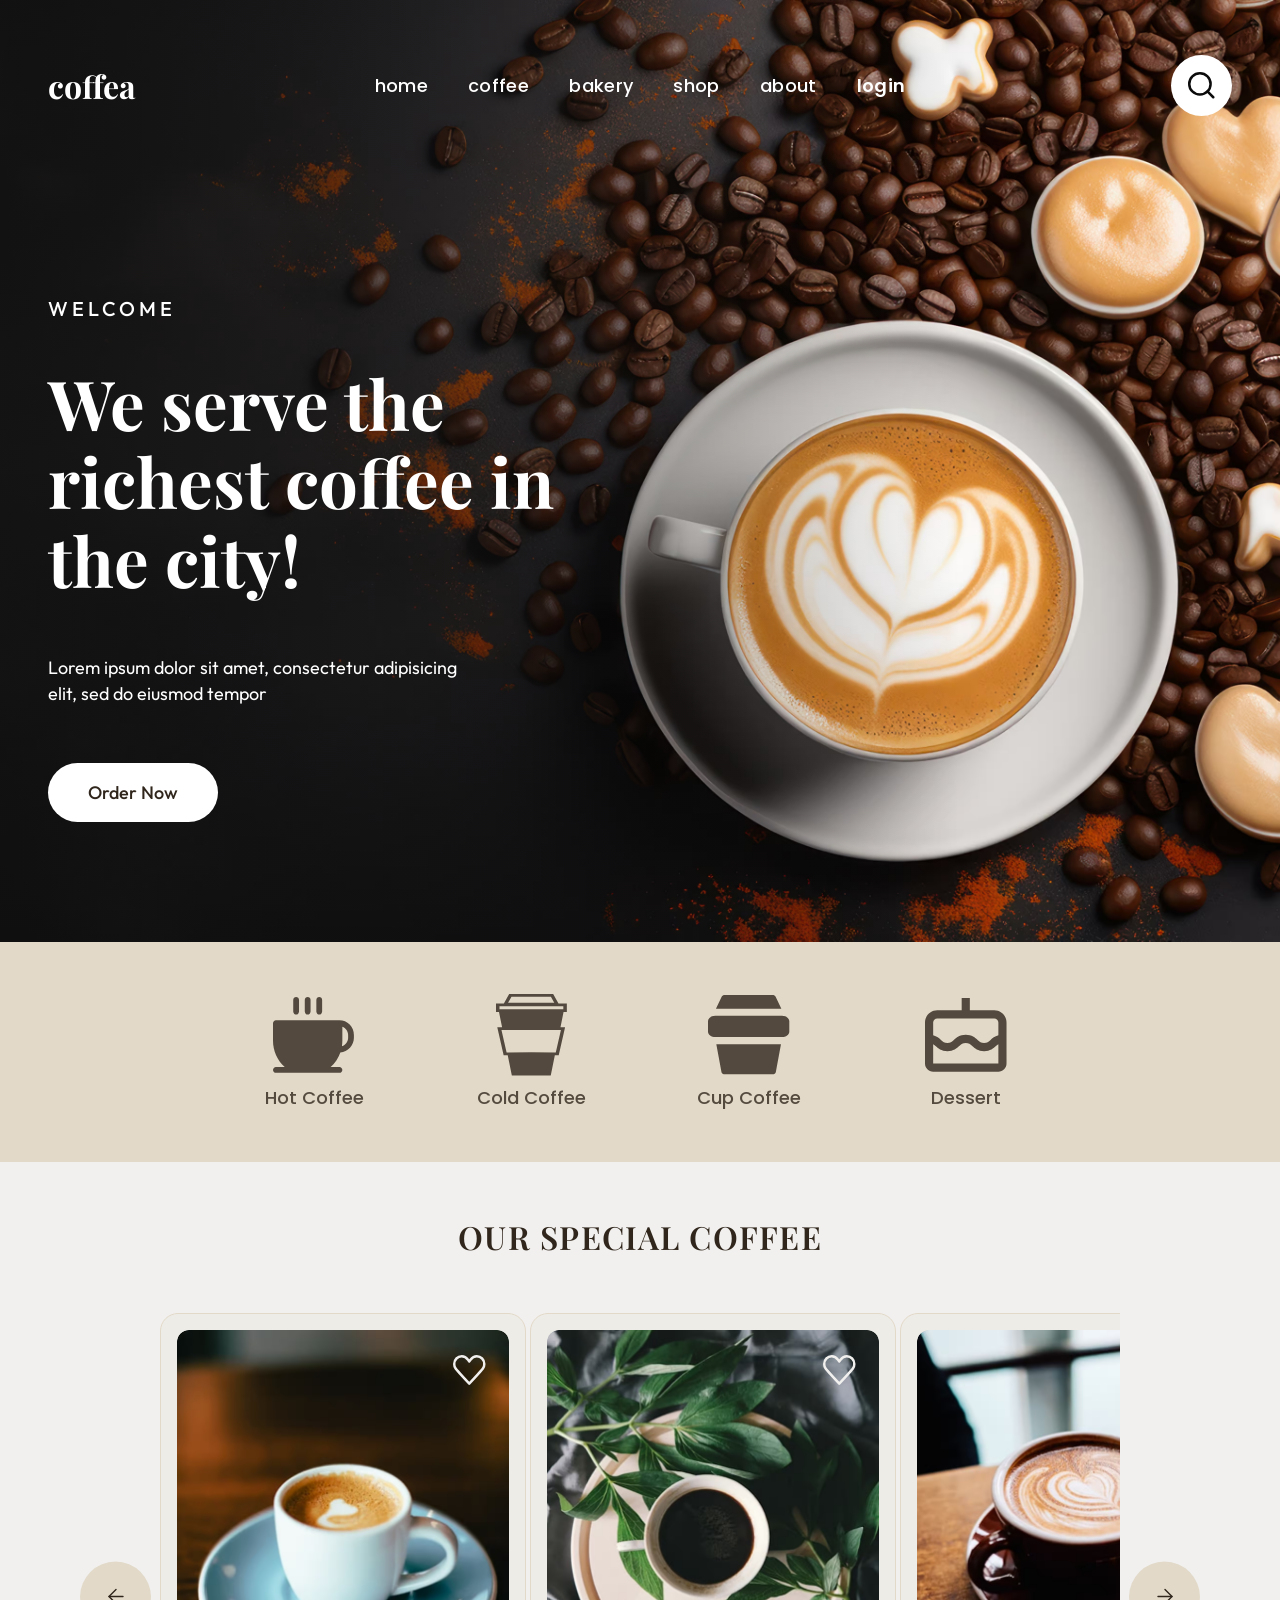
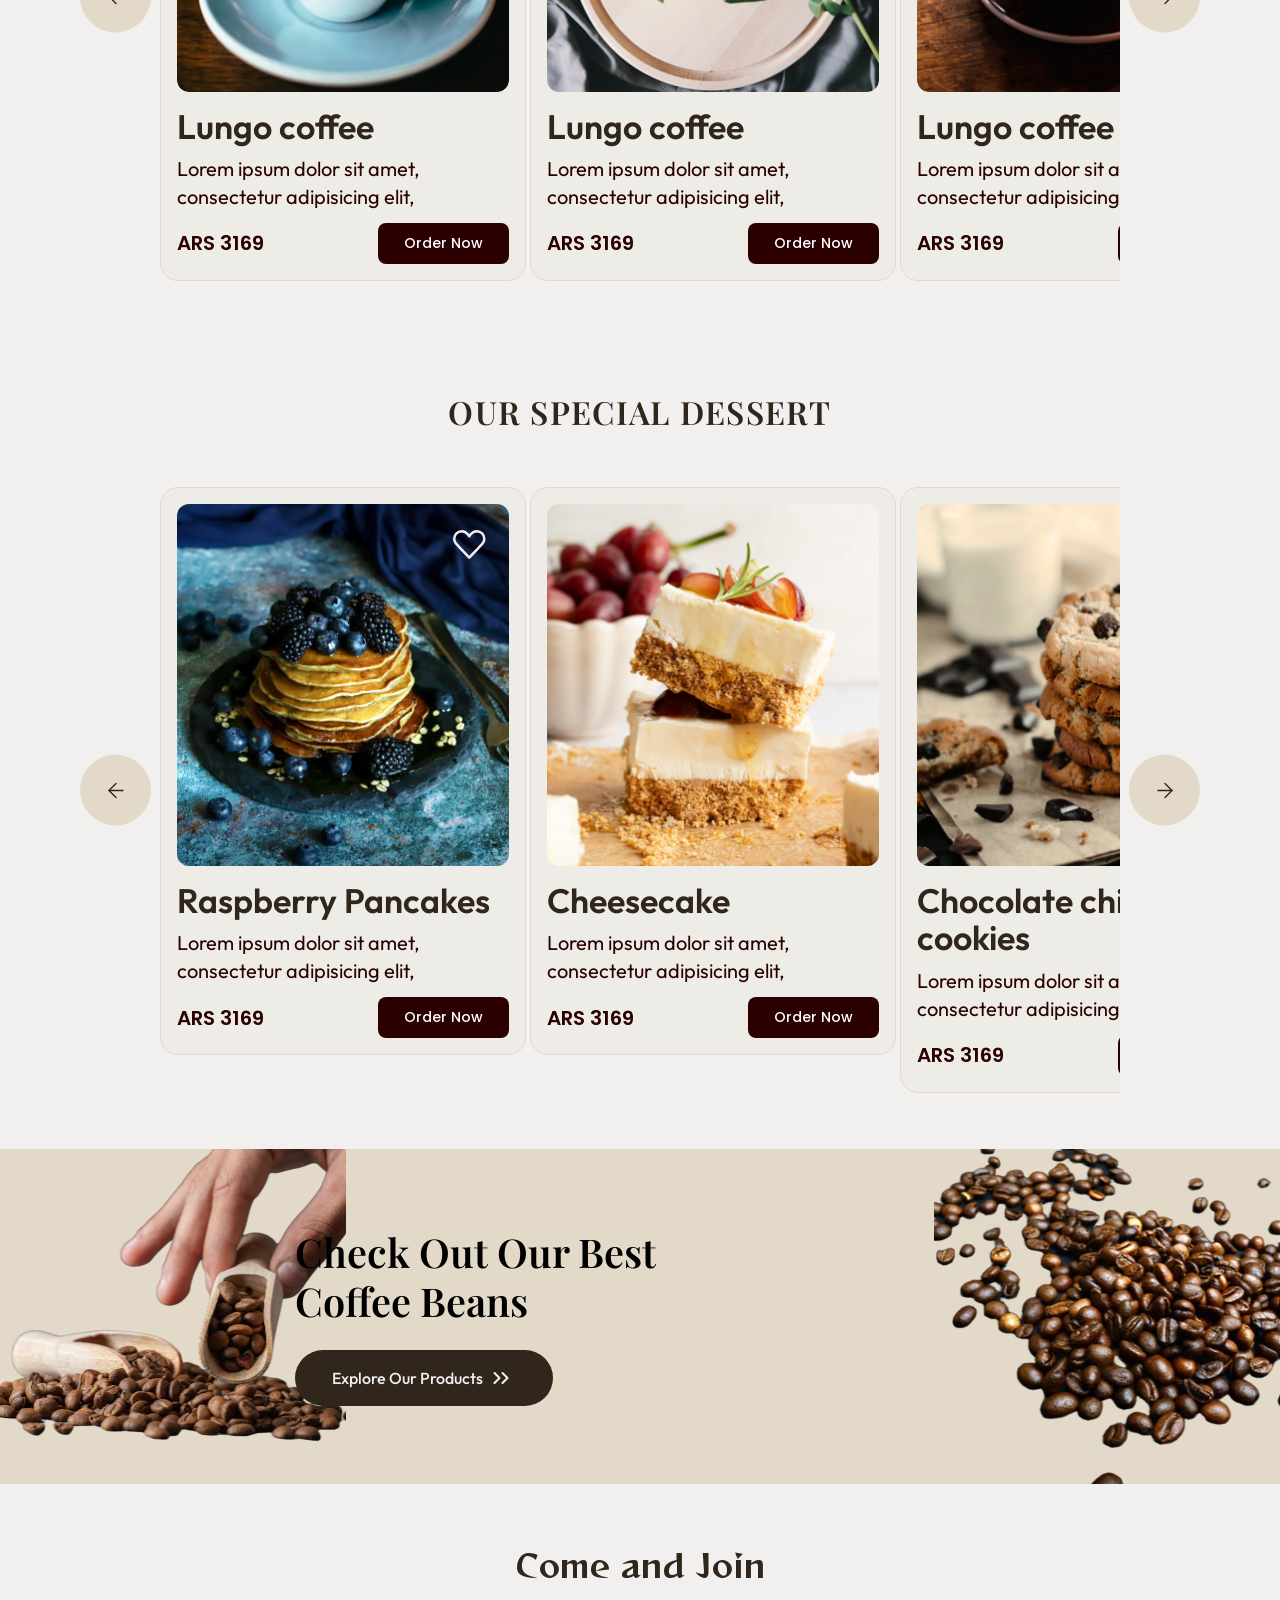
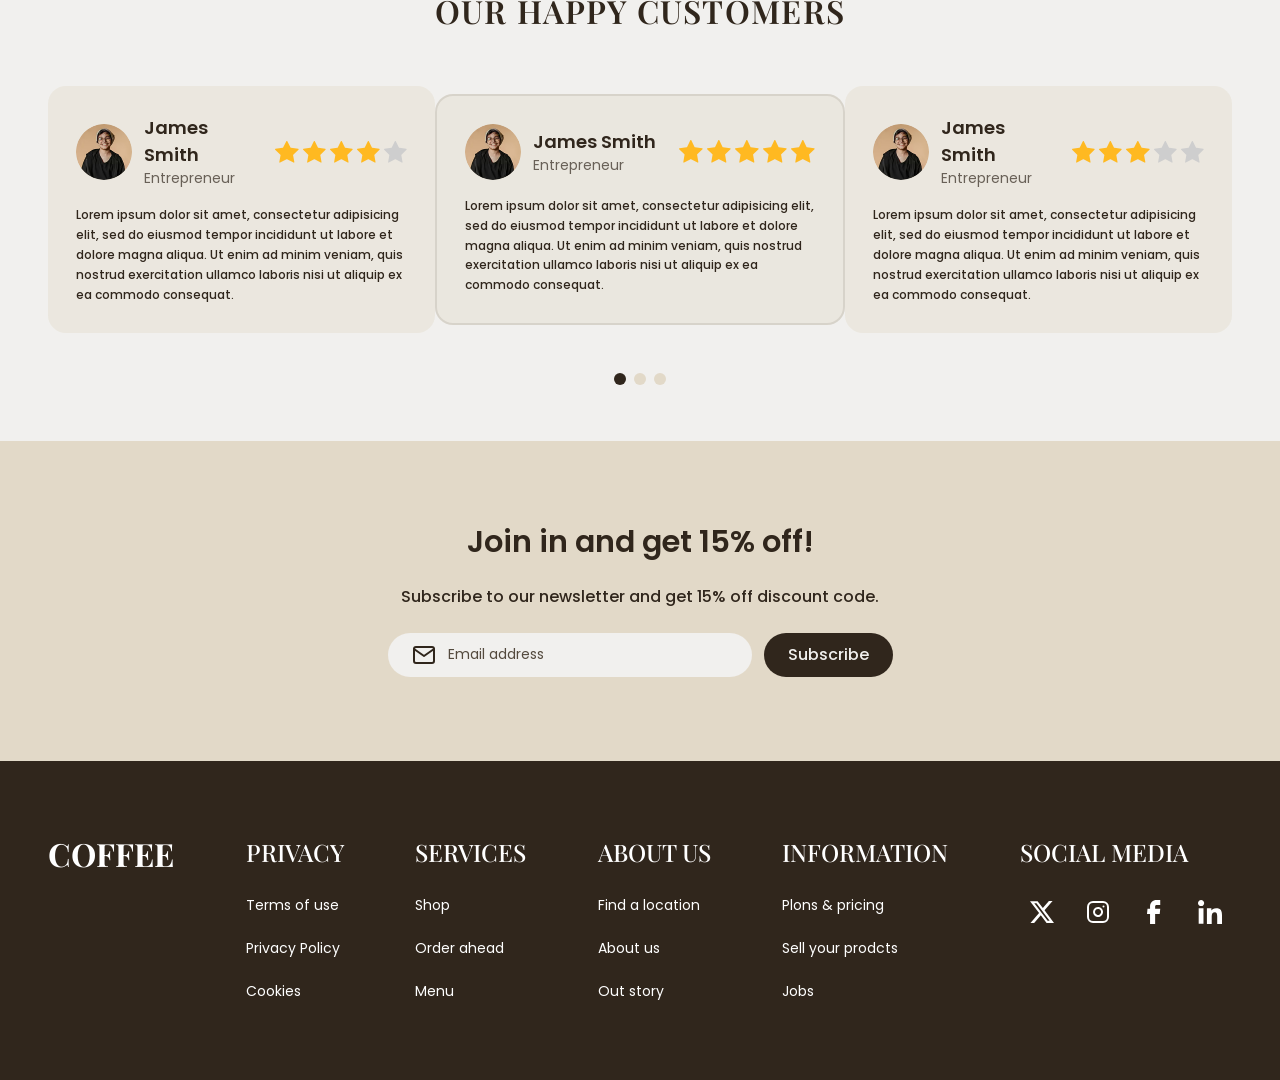
==== index.html @ 356a1e39 "first commit landing page" ====
<!DOCTYPE html>
<html lang="en">
  <head>
    <meta charset="UTF-8">
    <meta name="viewport" content="width=device-width, initial-scale=1">
    <title>Coffea — The richest coffee in the city</title>
    <meta
      name="description"
      content="Coffea serves the richest coffee in the city. Explore our special coffee, desserts, best beans and order online."
    >
    <meta name="theme-color" content="#30261C">
    <link rel="icon" href="assets/icons/favicon.svg" type="image/svg+xml">

    <meta property="og:type" content="website">
    <meta property="og:title" content="Coffea — The richest coffee in the city">
    <meta
      property="og:description"
      content="Explore our special coffee, desserts and best coffee beans."
    >
    <meta property="og:image" content="assets/img/hero.avif">

    <link rel="preconnect" href="https://fonts.googleapis.com">
    <link rel="preconnect" href="https://fonts.gstatic.com" crossorigin >
    <link
      rel="stylesheet"
      href="https://fonts.googleapis.com/css2?family=Outfit:wght@400;500;600&family=Playfair+Display:wght@500;600;700&family=Poppins:wght@400;500;600&family=Reggae+One&display=swap"
    >
    <link rel="stylesheet" href="css/main.css">
  </head>
  <body>
    <a class="skip-link" href="#main">Skip to content</a>

    <header class="header">
      <div class="container header__inner">
        <a class="header__logo" href="/" aria-label="Coffea home">coffea</a>

        <input
          type="checkbox"
          id="nav-toggle"
          class="header__checkbox"
          aria-label="Toggle navigation"
        >

        <nav class="header__nav" aria-label="Primary">
          <ul class="header__list">
            <li><a class="header__link" href="#home">home</a></li>
            <li><a class="header__link" href="#coffee">coffee</a></li>
            <li><a class="header__link" href="#dessert">bakery</a></li>
            <li><a class="header__link" href="#coffee">shop</a></li>
            <li><a class="header__link" href="#about">about</a></li>
            <li>
              <a class="header__link" href="#login" id="login">login</a>
            </li>
          </ul>
        </nav>

        <div class="header__actions">
          <label class="header__toggle" for="nav-toggle">
            <span class="visually-hidden">Menu</span>
            <span class="header__toggle-bar" aria-hidden="true"></span>
          </label>
          <button class="header__search" type="button" aria-label="Search">
            <svg 
              width="27"
              height="27"
              viewBox="0 0 27 27"
              fill="none"
              xmlns="http://www.w3.org/2000/svg">
            <path 
              d="M11.9167 22.5833C17.8077 22.5833 22.5833 17.8077 22.5833 11.9167C22.5833 6.02563 17.8077 1.25 11.9167 1.25C6.02563 1.25 1.25 6.02563 1.25 11.9167C1.25 17.8077 6.02563 22.5833 11.9167 22.5833Z" 
              stroke="#0C0B0B"
              stroke-width="2.5"
              stroke-linecap="round"
              stroke-linejoin="round"/>
            <path 
              d="M25.25 25.25L19.45 19.45" 
              stroke="#0C0B0B"
              stroke-width="2.5"
              stroke-linecap="round"
              stroke-linejoin="round"/>
            </svg>
          </button>
        </div>
      </div>
    </header>

    <main id="main">
      <!-- 1. Hero -->
      <section class="hero" id="home" aria-labelledby="hero-title">
        <div class="hero__media">
          <img
            src="assets/img/hero.avif"
            alt=""
            width="1920"
            height="1000"
            fetchpriority="high"
          >
        </div>
        <div class="hero__content container">
          <div class="hero__text">
            <div class="hero__intro">
              <p class="hero__eyebrow">Welcome</p>
              <h1 class="hero__title" id="hero-title">
                We serve the richest coffee in the city!
              </h1>
            </div>
            <p class="hero__lead">
              Lorem ipsum dolor sit amet, consectetur adipisicing elit, sed do
              eiusmod tempor
            </p>
            <a class="hero__cta" href="#coffee">Order Now</a>
          </div>
        </div>
      </section>

      <!-- 2. Categorías -->
      <section class="categories section--band" aria-label="Categories">
        <div class="container">
          <ul class="categories__list">
            <li class="categories__item">
              <a class="categories__link" href="#coffee">
                <img
                  class="categories__icon"
                  src="assets/icons/cat-hot.svg"
                  alt=""
                  width="82"
                  height="82"
                >
                <span class="categories__label">Hot Coffee</span>
              </a>
            </li>
            <li class="categories__item">
              <a class="categories__link" href="#coffee">
                <img
                  class="categories__icon"
                  src="assets/icons/cat-cold.svg"
                  alt=""
                  width="82"
                  height="82"
                >
                <span class="categories__label">Cold Coffee</span>
              </a>
            </li>
            <li class="categories__item">
              <a class="categories__link" href="#coffee">
                <img
                  class="categories__icon"
                  src="assets/icons/cat-cup.svg"
                  alt=""
                  width="82"
                  height="82"
                >
                <span class="categories__label">Cup Coffee</span>
              </a>
            </li>
            <li class="categories__item">
              <a class="categories__link" href="#dessert">
                <img
                  class="categories__icon"
                  src="assets/icons/cat-dessert.svg"
                  alt=""
                  width="82"
                  height="82"
                >
                <span class="categories__label">Dessert</span>
              </a>
            </li>
          </ul>
        </div>
      </section>

      <!-- 3. Our Special Coffee -->
      <section class="products section" id="coffee" aria-labelledby="coffee-title">
        <h2 class="section__title" id="coffee-title">OUR SPECIAL COFFEE</h2>
        <div class="carousel">
          <ul class="carousel__track">
            <li class="carousel__item">
              <article class="product-card" id="coffee-1">
                <div class="product-card__media">
                  <img
                    class="product-card__image"
                    src="assets/img/coffee-1.avif"
                    alt="Lungo coffee served in a cup"
                    width="334"
                    height="364"
                    loading="lazy"
                    decoding="async"
                  >
                  <input
                    class="product-card__favorite-input"
                    type="checkbox"
                    id="fav-coffee-1"
                  >
                  <label class="product-card__favorite" for="fav-coffee-1">
                    <span class="visually-hidden"
                      >Add Lungo coffee to favorites</span
                    >
                    <img
                      class="product-card__favorite-icon product-card__favorite-icon--outline"
                      src="assets/icons/heart.svg"
                      alt=""
                      width="33"
                      height="33"
                    >
                    <img
                      class="product-card__favorite-icon product-card__favorite-icon--filled"
                      src="assets/icons/heart-filled.svg"
                      alt=""
                      width="33"
                      height="33"
                    >
                  </label>
                </div>
                <div class="product-card__body">
                  <div class="product-card__heading">
                    <h3 class="product-card__title">Lungo coffee</h3>
                    <p class="product-card__description">
                      Lorem ipsum dolor sit amet, consectetur adipisicing elit,
                    </p>
                  </div>
                  <div class="product-card__footer">
                    <data class="product-card__price" value="200">ARS 3169</data>
                    <a class="product-card__cta" href="#coffee">Order Now</a>
                  </div>
                </div>
              </article>
            </li>
            <li class="carousel__item">
              <article class="product-card" id="coffee-2">
                <div class="product-card__media">
                  <img
                    class="product-card__image"
                    src="assets/img/coffee-2.avif"
                    alt="Lungo coffee served in a cup"
                    width="334"
                    height="364"
                    loading="lazy"
                    decoding="async"
                  >
                  <input
                    class="product-card__favorite-input"
                    type="checkbox"
                    id="fav-coffee-2"
                  >
                  <label class="product-card__favorite" for="fav-coffee-2">
                    <span class="visually-hidden"
                      >Add Lungo coffee to favorites</span
                    >
                    <img
                      class="product-card__favorite-icon product-card__favorite-icon--outline"
                      src="assets/icons/heart.svg"
                      alt=""
                      width="33"
                      height="33"
                    >
                    <img
                      class="product-card__favorite-icon product-card__favorite-icon--filled"
                      src="assets/icons/heart-filled.svg"
                      alt=""
                      width="33"
                      height="33"
                    >
                  </label>
                </div>
                <div class="product-card__body">
                  <div class="product-card__heading">
                    <h3 class="product-card__title">Lungo coffee</h3>
                    <p class="product-card__description">
                      Lorem ipsum dolor sit amet, consectetur adipisicing elit,
                    </p>
                  </div>
                  <div class="product-card__footer">
                    <data class="product-card__price" value="200">ARS 3169</data>
                    <a class="product-card__cta" href="#coffee">Order Now</a>
                  </div>
                </div>
              </article>
            </li>
            <li class="carousel__item">
              <article class="product-card" id="coffee-3">
                <div class="product-card__media">
                  <img
                    class="product-card__image"
                    src="assets/img/coffee-3.avif"
                    alt="Lungo coffee served in a cup"
                    width="334"
                    height="364"
                    loading="lazy"
                    decoding="async"
                  >
                  <input
                    class="product-card__favorite-input"
                    type="checkbox"
                    id="fav-coffee-3"
                  >
                  <label class="product-card__favorite" for="fav-coffee-3">
                    <span class="visually-hidden"
                      >Add Lungo coffee to favorites</span
                    >
                    <img
                      class="product-card__favorite-icon product-card__favorite-icon--outline"
                      src="assets/icons/heart.svg"
                      alt=""
                      width="33"
                      height="33"
                    >
                    <img
                      class="product-card__favorite-icon product-card__favorite-icon--filled"
                      src="assets/icons/heart-filled.svg"
                      alt=""
                      width="33"
                      height="33"
                    >
                  </label>
                </div>
                <div class="product-card__body">
                  <div class="product-card__heading">
                    <h3 class="product-card__title">Lungo coffee</h3>
                    <p class="product-card__description">
                      Lorem ipsum dolor sit amet, consectetur adipisicing elit,
                    </p>
                  </div>
                  <div class="product-card__footer">
                    <data class="product-card__price" value="200">ARS 3169</data>
                    <a class="product-card__cta" href="#coffee">Order Now</a>
                  </div>
                </div>
              </article>
            </li>
            <li class="carousel__item">
              <article class="product-card" id="coffee-4">
                <div class="product-card__media">
                  <img
                    class="product-card__image"
                    src="assets/img/coffee-4.avif"
                    alt="Lungo coffee served in a cup"
                    width="334"
                    height="364"
                    loading="lazy"
                    decoding="async"
                  >
                  <input
                    class="product-card__favorite-input"
                    type="checkbox"
                    id="fav-coffee-4"
                  >
                  <label class="product-card__favorite" for="fav-coffee-4">
                    <span class="visually-hidden"
                      >Add Lungo coffee to favorites</span
                    >
                    <img
                      class="product-card__favorite-icon product-card__favorite-icon--outline"
                      src="assets/icons/heart.svg"
                      alt=""
                      width="33"
                      height="33"
                    >
                    <img
                      class="product-card__favorite-icon product-card__favorite-icon--filled"
                      src="assets/icons/heart-filled.svg"
                      alt=""
                      width="33"
                      height="33"
                    >
                  </label>
                </div>
                <div class="product-card__body">
                  <div class="product-card__heading">
                    <h3 class="product-card__title">Lungo coffee</h3>
                    <p class="product-card__description">
                      Lorem ipsum dolor sit amet, consectetur adipisicing elit,
                    </p>
                  </div>
                  <div class="product-card__footer">
                    <data class="product-card__price" value="200">ARS 3169</data>
                    <a class="product-card__cta" href="#coffee">Order Now</a>
                  </div>
                </div>
              </article>
            </li>
          </ul>
          <a
            class="carousel__arrow carousel__arrow--prev"
            href="#coffee-1"
            aria-label="Previous product"
          >
            <img src="assets/icons/arrow-left.svg" alt="" width="24" height="24">
          </a>
          <a
            class="carousel__arrow carousel__arrow--next"
            href="#coffee-4"
            aria-label="Next product"
          >
            <img src="assets/icons/arrow-right.svg" alt="" width="24" height="24">
          </a>
        </div>
      </section>

      <!-- 4. Our Special Dessert -->
      <section
        class="products section"
        id="dessert"
        aria-labelledby="dessert-title"
      >
        <h2 class="section__title" id="dessert-title">OUR SPECIAL DESSERT</h2>
        <div class="carousel">
          <ul class="carousel__track">
            <li class="carousel__item">
              <article class="product-card" id="dessert-1">
                <div class="product-card__media">
                  <img
                    class="product-card__image"
                    src="assets/img/dessert-1.avif"
                    alt="raspberry-pancakes served in a plate"
                    width="334"
                    height="364"
                    loading="lazy"
                    decoding="async"
                  >
                  <input
                    class="product-card__favorite-input"
                    type="checkbox"
                    id="fav-dessert-1"
                  >
                  <label class="product-card__favorite" for="fav-dessert-1">
                    <span class="visually-hidden"
                      >Add Raspberry Pancakes to favorites</span
                    >
                    <img
                      class="product-card__favorite-icon product-card__favorite-icon--outline"
                      src="assets/icons/heart.svg"
                      alt=""
                      width="33"
                      height="33"
                    >
                    <img
                      class="product-card__favorite-icon product-card__favorite-icon--filled"
                      src="assets/icons/heart-filled.svg"
                      alt=""
                      width="33"
                      height="33"
                    >
                  </label>
                </div>
                <div class="product-card__body">
                  <div class="product-card__heading">
                    <h3 class="product-card__title">Raspberry Pancakes</h3>
                    <p class="product-card__description">
                      Lorem ipsum dolor sit amet, consectetur adipisicing elit,
                    </p>
                  </div>
                  <div class="product-card__footer">
                    <data class="product-card__price" value="200">ARS 3169</data>
                    <a class="product-card__cta" href="#dessert">Order Now</a>
                  </div>
                </div>
              </article>
            </li>
            <li class="carousel__item">
              <article class="product-card" id="dessert-2">
                <div class="product-card__media">
                  <img
                    class="product-card__image"
                    src="assets/img/dessert-2.avif"
                    alt="two portions of Cheesecake"
                    width="334"
                    height="364"
                    loading="lazy"
                    decoding="async"
                  >
                  <input
                    class="product-card__favorite-input"
                    type="checkbox"
                    id="fav-dessert-2"
                  >
                  <label class="product-card__favorite" for="fav-dessert-2">
                    <span class="visually-hidden"
                      >Add Cheesecake to favorites</span
                    >
                    <img
                      class="product-card__favorite-icon product-card__favorite-icon--outline"
                      src="assets/icons/heart.svg"
                      alt=""
                      width="33"
                      height="33"
                    >
                    <img
                      class="product-card__favorite-icon product-card__favorite-icon--filled"
                      src="assets/icons/heart-filled.svg"
                      alt=""
                      width="33"
                      height="33"
                    >
                  </label>
                </div>
                <div class="product-card__body">
                  <div class="product-card__heading">
                    <h3 class="product-card__title">Cheesecake</h3>
                    <p class="product-card__description">
                      Lorem ipsum dolor sit amet, consectetur adipisicing elit,
                    </p>
                  </div>
                  <div class="product-card__footer">
                    <data class="product-card__price" value="200">ARS 3169</data>
                    <a class="product-card__cta" href="#dessert">Order Now</a>
                  </div>
                </div>
              </article>
            </li>
            <li class="carousel__item">
              <article class="product-card" id="dessert-3">
                <div class="product-card__media">
                  <img
                    class="product-card__image"
                    src="assets/img/dessert-3.avif"
                    alt="Stack of cookies with chocolate chips"
                    width="334"
                    height="364"
                    loading="lazy"
                    decoding="async"
                  >
                  <input
                    class="product-card__favorite-input"
                    type="checkbox"
                    id="fav-dessert-3"
                  >
                  <label class="product-card__favorite" for="fav-dessert-3">
                    <span class="visually-hidden"
                      >Add Chocolate chip cookies to favorites</span
                    >
                    <img
                      class="product-card__favorite-icon product-card__favorite-icon--outline"
                      src="assets/icons/heart.svg"
                      alt=""
                      width="33"
                      height="33"
                    >
                    <img
                      class="product-card__favorite-icon product-card__favorite-icon--filled"
                      src="assets/icons/heart-filled.svg"
                      alt=""
                      width="33"
                      height="33"
                    >
                  </label>
                </div>
                <div class="product-card__body">
                  <div class="product-card__heading">
                    <h3 class="product-card__title">Chocolate chip cookies</h3>
                    <p class="product-card__description">
                      Lorem ipsum dolor sit amet, consectetur adipisicing elit,
                    </p>
                  </div>
                  <div class="product-card__footer">
                    <data class="product-card__price" value="200">ARS 3169</data>
                    <a class="product-card__cta" href="#dessert">Order Now</a>
                  </div>
                </div>
              </article>
            </li>
            <li class="carousel__item">
              <article class="product-card" id="dessert-4">
                <div class="product-card__media">
                  <img
                    class="product-card__image"
                    src="assets/img/dessert-4.avif"
                    alt="Donuts with chocolate glaze and sprinkles"
                    width="334"
                    height="364"
                    loading="lazy"
                    decoding="async"
                  >
                  <input
                    class="product-card__favorite-input"
                    type="checkbox"
                    id="fav-dessert-4"
                  >
                  <label class="product-card__favorite" for="fav-dessert-4">
                    <span class="visually-hidden"
                      >Add Donuts with chocolate glaze and sprinkles to favorites</span
                    >
                    <img
                      class="product-card__favorite-icon product-card__favorite-icon--outline"
                      src="assets/icons/heart.svg"
                      alt=""
                      width="33"
                      height="33"
                    >
                    <img
                      class="product-card__favorite-icon product-card__favorite-icon--filled"
                      src="assets/icons/heart-filled.svg"
                      alt=""
                      width="33"
                      height="33"
                    >
                  </label>
                </div>
                <div class="product-card__body">
                  <div class="product-card__heading">
                    <h3 class="product-card__title">Donuts with chocolate glaze</h3>
                    <p class="product-card__description">
                      Lorem ipsum dolor sit amet, consectetur adipisicing elit,
                    </p>
                  </div>
                  <div class="product-card__footer">
                    <data class="product-card__price" value="200">ARS 3169</data>
                    <a class="product-card__cta" href="#dessert">Order Now</a>
                  </div>
                </div>
              </article>
            </li>
          </ul>
          <a
            class="carousel__arrow carousel__arrow--prev"
            href="#dessert-1"
            aria-label="Previous dessert"
          >
            <img src="assets/icons/arrow-left.svg" alt="" width="24" height="24">
          </a>
          <a
            class="carousel__arrow carousel__arrow--next"
            href="#dessert-4"
            aria-label="Next dessert"
          >
            <img src="assets/icons/arrow-right.svg" alt="" width="24" height="24">
          </a>
        </div>
      </section>

      <!-- 5. CTA granos de café -->
      <section class="promo section--band" aria-labelledby="promo-title">
        <img
          class="promo__image promo__image--left"
          src="assets/img/promo-hand.avif"
          alt=""
          width="520"
          height="335"
          loading="lazy"
          decoding="async"
        >
        <img
          class="promo__image promo__image--right"
          src="assets/img/promo-beans.avif"
          alt=""
          width="503"
          height="335"
          loading="lazy"
          decoding="async"
        >
        <div class="promo__content container">
          <h2 class="promo__title" id="promo-title">
            Check Out Our Best Coffee Beans
          </h2>
          <a class="promo__cta" href="#coffee">
            Explore Our Products
            <span class="promo__chevrons" aria-hidden="true">
              <img src="assets/icons/chevron.svg" alt="" width="20" height="20">
              <img src="assets/icons/chevron.svg" alt="" width="20" height="20">
            </span>
          </a>
        </div>
      </section>

      <!-- 6. Testimonios -->
      <section
        class="testimonials section"
        id="about"
        aria-labelledby="testimonials-title"
      >
        <div class="container">
          <header class="testimonials__header">
            <p class="testimonials__eyebrow">Come and Join</p>
            <h2 class="testimonials__title" id="testimonials-title">
              OUR HAPPY CUSTOMERS
            </h2>
          </header>

          <ul class="testimonials__list">
            <li>
              <figure class="testimonial-card" id="t-1">
                <figcaption class="testimonial-card__head">
                  <img
                    class="testimonial-card__avatar"
                    src="assets/img/avatar-1.avif"
                    alt=""
                    width="56"
                    height="56"
                    loading="lazy"
                    decoding="async"
                  >
                  <span class="testimonial-card__who">
                    <span class="testimonial-card__name">James Smith</span>
                    <span class="testimonial-card__role">Entrepreneur</span>
                  </span>
                  <span
                    class="testimonial-card__rating"
                    role="img"
                    aria-label="4 out of 5 stars"
                  >
                    <img src="assets/icons/star-filled.svg" alt="" width="24" height="24">
                    <img src="assets/icons/star-filled.svg" alt="" width="24" height="24">
                    <img src="assets/icons/star-filled.svg" alt="" width="24" height="24">
                    <img src="assets/icons/star-filled.svg" alt="" width="24" height="24">
                    <img src="assets/icons/star.svg" alt="" width="24" height="24">
                  </span>
                </figcaption>
                <blockquote class="testimonial-card__quote">
                  Lorem ipsum dolor sit amet, consectetur adipisicing elit, sed do
                  eiusmod tempor incididunt ut labore et dolore magna aliqua. Ut
                  enim ad minim veniam, quis nostrud exercitation ullamco laboris
                  nisi ut aliquip ex ea commodo consequat.
                </blockquote>
              </figure>
            </li>
            <li>
              <figure class="testimonial-card testimonial-card--featured" id="t-2">
                <figcaption class="testimonial-card__head">
                  <img
                    class="testimonial-card__avatar"
                    src="assets/img/avatar-2.avif"
                    alt=""
                    width="56"
                    height="56"
                    loading="lazy"
                    decoding="async"
                  >
                  <span class="testimonial-card__who">
                    <span class="testimonial-card__name">James Smith</span>
                    <span class="testimonial-card__role">Entrepreneur</span>
                  </span>
                  <span
                    class="testimonial-card__rating"
                    role="img"
                    aria-label="5 out of 5 stars"
                  >
                    <img src="assets/icons/star-filled.svg" alt="" width="24" height="24">
                    <img src="assets/icons/star-filled.svg" alt="" width="24" height="24">
                    <img src="assets/icons/star-filled.svg" alt="" width="24" height="24">
                    <img src="assets/icons/star-filled.svg" alt="" width="24" height="24">
                    <img src="assets/icons/star-filled.svg" alt="" width="24" height="24">
                  </span>
                </figcaption>
                <blockquote class="testimonial-card__quote">
                  Lorem ipsum dolor sit amet, consectetur adipisicing elit, sed do
                  eiusmod tempor incididunt ut labore et dolore magna aliqua. Ut
                  enim ad minim veniam, quis nostrud exercitation ullamco laboris
                  nisi ut aliquip ex ea commodo consequat.
                </blockquote>
              </figure>
            </li>
            <li>
              <figure class="testimonial-card" id="t-3">
                <figcaption class="testimonial-card__head">
                  <img
                    class="testimonial-card__avatar"
                    src="assets/img/avatar-3.avif"
                    alt=""
                    width="56"
                    height="56"
                    loading="lazy"
                    decoding="async"
                  >
                  <span class="testimonial-card__who">
                    <span class="testimonial-card__name">James Smith</span>
                    <span class="testimonial-card__role">Entrepreneur</span>
                  </span>
                  <span
                    class="testimonial-card__rating"
                    role="img"
                    aria-label="3 out of 5 stars"
                  >
                    <img src="assets/icons/star-filled.svg" alt="" width="24" height="24">
                    <img src="assets/icons/star-filled.svg" alt="" width="24" height="24">
                    <img src="assets/icons/star-filled.svg" alt="" width="24" height="24">
                    <img src="assets/icons/star.svg" alt="" width="24" height="24">
                    <img src="assets/icons/star.svg" alt="" width="24" height="24">
                  </span>
                </figcaption>
                <blockquote class="testimonial-card__quote">
                  Lorem ipsum dolor sit amet, consectetur adipisicing elit, sed do
                  eiusmod tempor incididunt ut labore et dolore magna aliqua. Ut
                  enim ad minim veniam, quis nostrud exercitation ullamco laboris
                  nisi ut aliquip ex ea commodo consequat.
                </blockquote>
              </figure>
            </li>
          </ul>

          <div class="testimonials__pagination">
            <a
              class="testimonials__dot"
              href="#t-1"
              aria-label="Go to testimonial 1"
              aria-current="true"
            ></a>
            <a
              class="testimonials__dot"
              href="#t-2"
              aria-label="Go to testimonial 2"
            ></a>
            <a
              class="testimonials__dot"
              href="#t-3"
              aria-label="Go to testimonial 3"
            ></a>
          </div>
        </div>
      </section>

      <!-- 7. Newsletter -->
      <section
        class="newsletter section--band"
        aria-labelledby="newsletter-title"
      >
        <img
          class="newsletter__beans"
          src="assets/img/newsletter-beans.avif"
          alt=""
          loading="lazy"
          decoding="async"
        >
        <div class="newsletter__content container">
          <h2 class="newsletter__title" id="newsletter-title">
            Join in and get 15% off!
          </h2>
          <p class="newsletter__subtitle">
            Subscribe to our newsletter and get 15% off discount code.
          </p>
          <form class="newsletter__form" action="#" method="POST">
            <label class="visually-hidden" for="newsletter-email"
              >Email address</label
            >
            <div class="newsletter__field">
              <img
                class="newsletter__icon"
                src="assets/icons/mail.svg"
                alt=""
                width="24"
                height="24"
              >
              <input
                class="newsletter__input"
                id="newsletter-email"
                name="email"
                type="email"
                placeholder="Email address"
                autocomplete="email"
                required
              >
            </div>
            <button class="newsletter__submit" type="submit">Subscribe</button>
          </form>
        </div>
      </section>
    </main>

    <!-- 8. Footer -->
    <footer class="footer">
      <div class="container footer__inner">
        <a class="footer__logo" href="/" aria-label="Coffea home">COFFEE</a>

        <nav class="footer__col" aria-labelledby="footer-privacy-title">
          <h3 class="footer__heading" id="footer-privacy-title">Privacy</h3>
          <ul class="footer__links">
            <li><a class="footer__link" href="#">Terms of use</a></li>
            <li><a class="footer__link" href="#">Privacy Policy</a></li>
            <li><a class="footer__link" href="#">Cookies</a></li>
          </ul>
        </nav>

        <nav class="footer__col" aria-labelledby="footer-services-title">
          <h3 class="footer__heading" id="footer-services-title">Services</h3>
          <ul class="footer__links">
            <li><a class="footer__link" href="#coffee">Shop</a></li>
            <li><a class="footer__link" href="#dessert">Order ahead</a></li>
            <li><a class="footer__link" href="#coffee">Menu</a></li>
          </ul>
        </nav>

        <nav class="footer__col" aria-labelledby="footer-about-title">
          <h3 class="footer__heading" id="footer-about-title">About Us</h3>
          <ul class="footer__links">
            <li><a class="footer__link" href="#about">Find a location</a></li>
            <li><a class="footer__link" href="#about">About us</a></li>
            <li><a class="footer__link" href="#">Out story</a></li>
          </ul>
        </nav>

        <nav class="footer__col" aria-labelledby="footer-info-title">
          <h3 class="footer__heading" id="footer-info-title">Information</h3>
          <ul class="footer__links">
            <li><a class="footer__link" href="#">Plons & pricing</a></li>
            <li><a class="footer__link" href="#">Sell your prodcts</a></li>
            <li><a class="footer__link" href="#">Jobs</a></li>
          </ul>
        </nav>

        <div class="footer__col footer__social">
          <h3 class="footer__heading">Social Media</h3>
          <ul class="footer__social-list">
            <li>
              <a
                class="footer__social-link"
                href="#"
                aria-label="Coffea on X"
              >
                <img src="assets/icons/social-x.svg" alt="" width="24" height="24">
              </a>
            </li>
            <li>
              <a
                class="footer__social-link"
                href="#"
                aria-label="Coffea on Instagram"
              >
                <img
                  src="assets/icons/social-instagram.svg"
                  alt=""
                  width="24"
                  height="24"
                >
              </a>
            </li>
            <li>
              <a
                class="footer__social-link"
                href="#"
                aria-label="Coffea on Facebook"
              >
                <img
                  src="assets/icons/social-facebook.svg"
                  alt=""
                  width="24"
                  height="24"
                >
              </a>
            </li>
            <li>
              <a
                class="footer__social-link"
                href="#"
                aria-label="Coffea on LinkedIn"
              >
                <img
                  src="assets/icons/social-linkedin.svg"
                  alt=""
                  width="24"
                  height="24"
                >
              </a>
            </li>
          </ul>
        </div>
      </div>
    </footer>
  </body>
</html>
---- css/main.css ----
@charset "UTF-8";

/* Orden de capas (PRD §6) */
@layer tokens, base, layout, components, utilities;

@import url("tokens.css");
@import url("base.css");
@import url("layout.css");
@import url("utilities.css");
@import url("components/header.css");
@import url("components/hero.css");
@import url("components/categories.css");
@import url("components/product-card.css");
@import url("components/carousel.css");
@import url("components/promo.css");
@import url("components/testimonial-card.css");
@import url("components/newsletter.css");
@import url("components/footer.css");
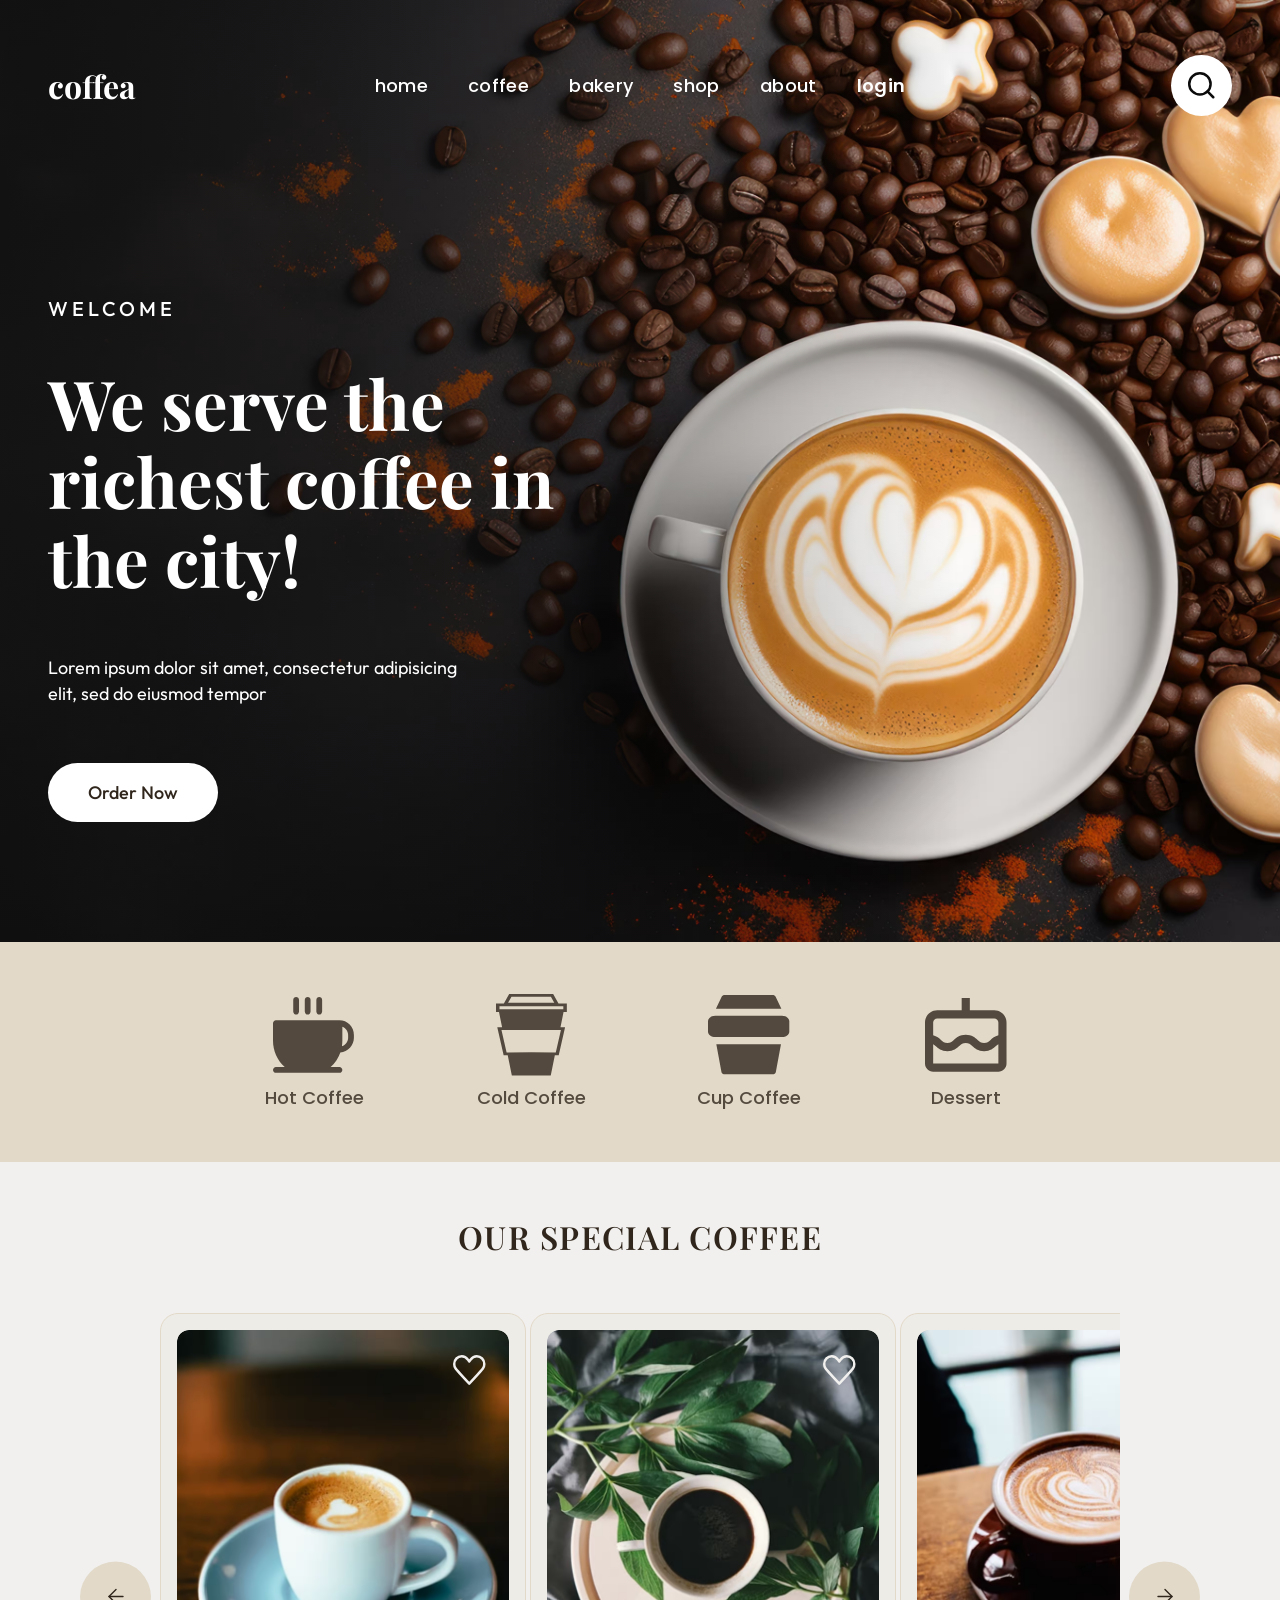
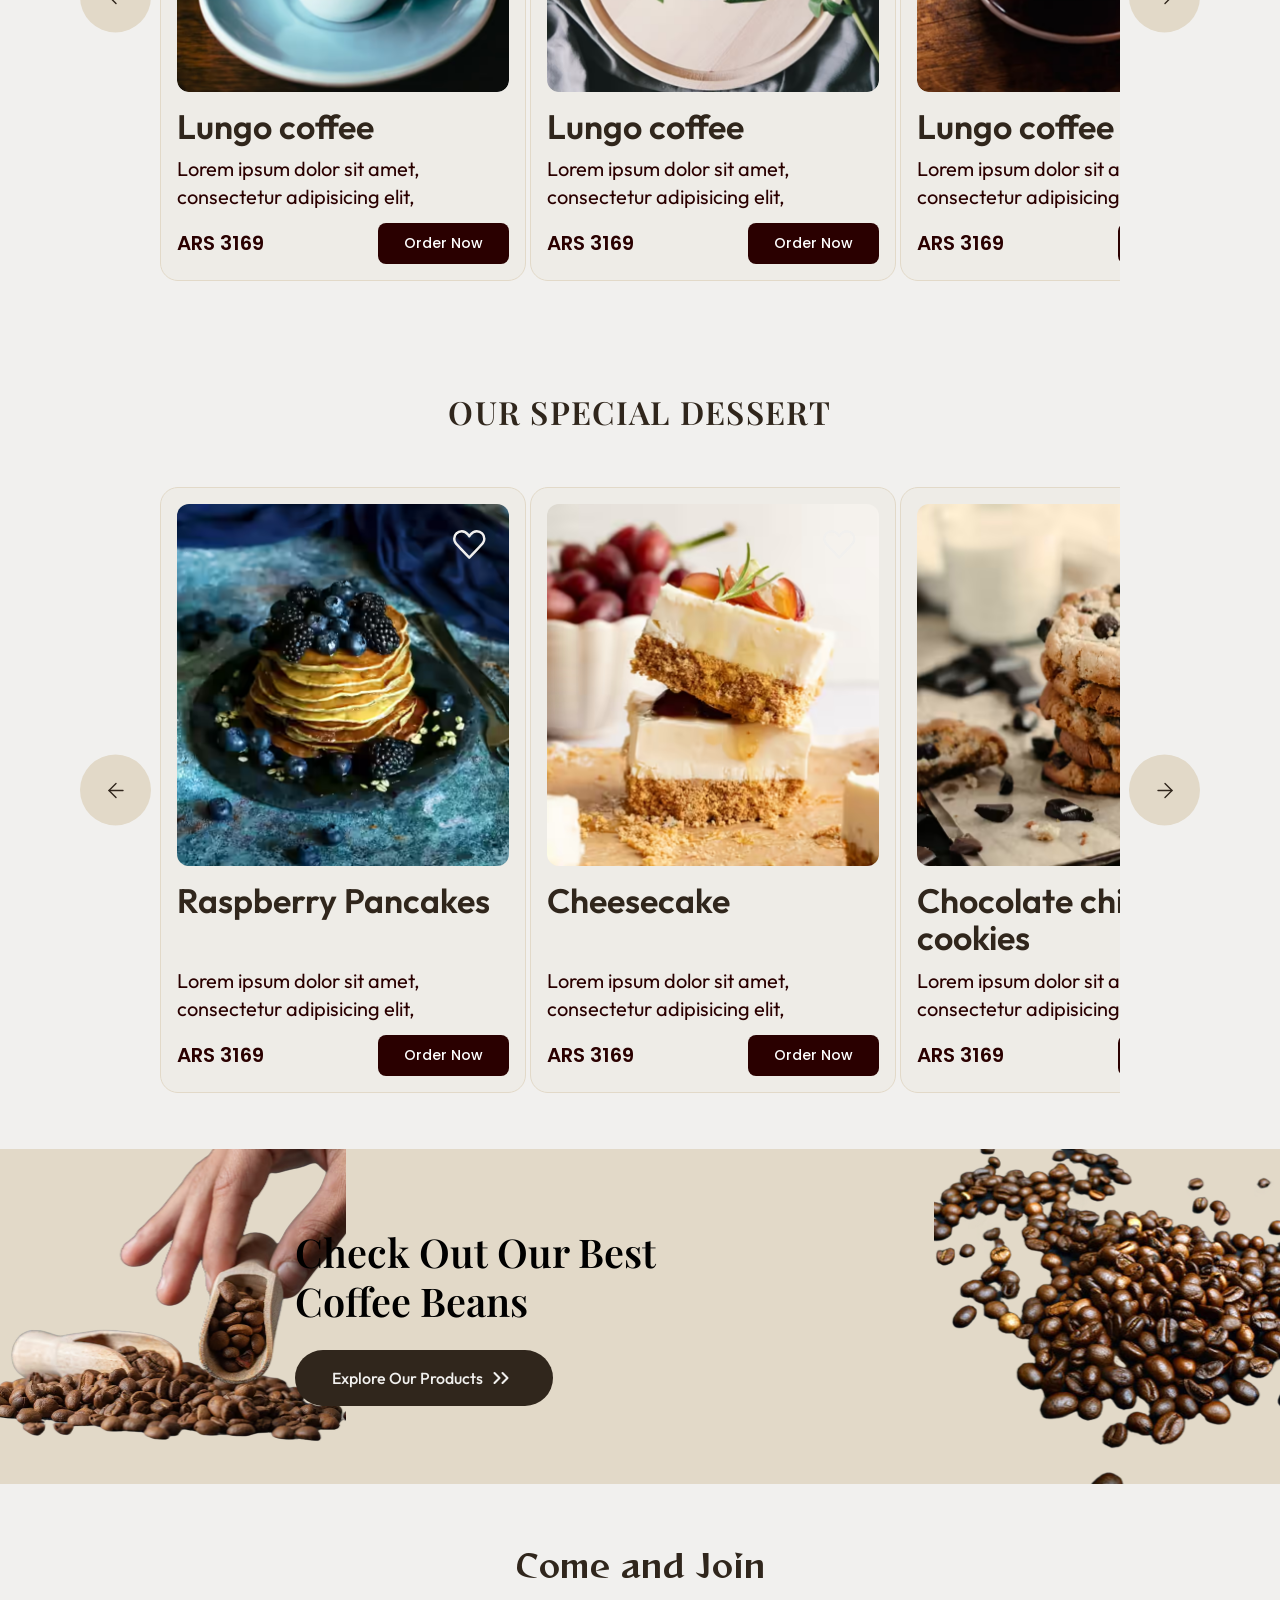
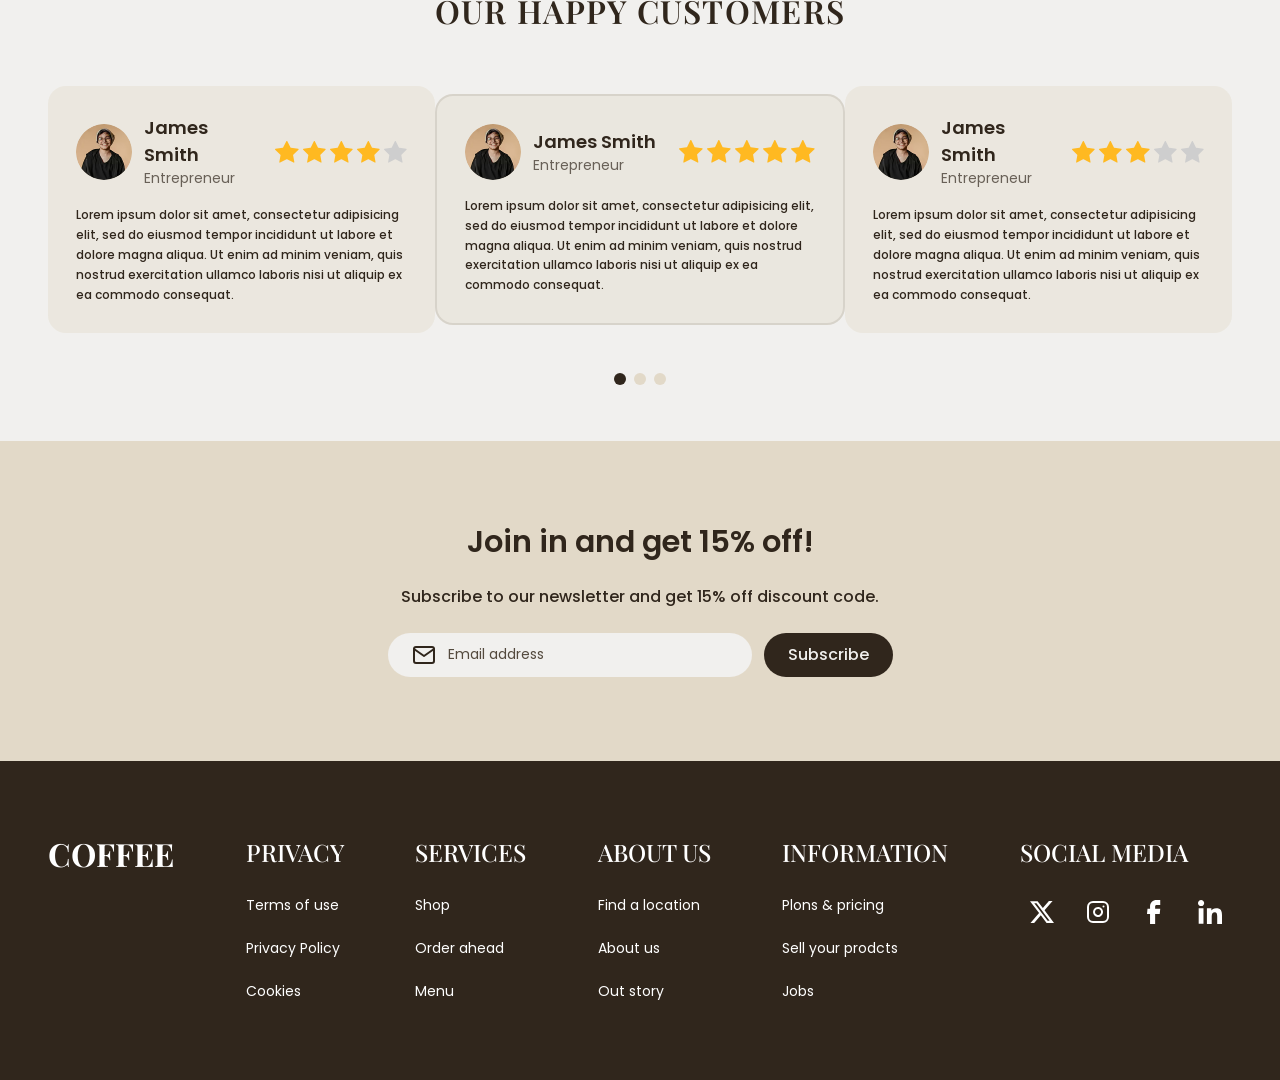
==== commit 7851af3c: "Refactor image handling in HTML (fallback jpg)" ====
--- a/index.html
+++ b/index.html
@@ -17,7 +17,7 @@
       property="og:description"
       content="Explore our special coffee, desserts and best coffee beans."
     >
-    <meta property="og:image" content="assets/img/hero.avif">
+    <meta property="og:image" content="assets/img/hero.jpg">
 
     <link rel="preconnect" href="https://fonts.googleapis.com">
     <link rel="preconnect" href="https://fonts.gstatic.com" crossorigin >
@@ -88,13 +88,16 @@
       <!-- 1. Hero -->
       <section class="hero" id="home" aria-labelledby="hero-title">
         <div class="hero__media">
-          <img
-            src="assets/img/hero.avif"
-            alt=""
-            width="1920"
-            height="1000"
-            fetchpriority="high"
-          >
+          <picture>
+            <source srcset="assets/img/hero.avif" type="image/avif">
+            <img
+              src="assets/img/hero.jpg"
+              alt=""
+              width="1920"
+              height="1000"
+              fetchpriority="high"
+            >
+          </picture>
         </div>
         <div class="hero__content container">
           <div class="hero__text">
@@ -177,15 +180,18 @@
             <li class="carousel__item">
               <article class="product-card" id="coffee-1">
                 <div class="product-card__media">
-                  <img
-                    class="product-card__image"
-                    src="assets/img/coffee-1.avif"
-                    alt="Lungo coffee served in a cup"
-                    width="334"
-                    height="364"
-                    loading="lazy"
-                    decoding="async"
-                  >
+                  <picture>
+                    <source srcset="assets/img/coffee-1.avif" type="image/avif">
+                    <img
+                      class="product-card__image"
+                      src="assets/img/coffee-1.jpg"
+                      alt="Lungo coffee served in a cup"
+                      width="334"
+                      height="364"
+                      loading="lazy"
+                      decoding="async"
+                    >
+                  </picture>
                   <input
                     class="product-card__favorite-input"
                     type="checkbox"
@@ -228,15 +234,18 @@
             <li class="carousel__item">
               <article class="product-card" id="coffee-2">
                 <div class="product-card__media">
-                  <img
-                    class="product-card__image"
-                    src="assets/img/coffee-2.avif"
-                    alt="Lungo coffee served in a cup"
-                    width="334"
-                    height="364"
-                    loading="lazy"
-                    decoding="async"
-                  >
+                  <picture>
+                    <source srcset="assets/img/coffee-2.avif" type="image/avif">
+                    <img
+                      class="product-card__image"
+                      src="assets/img/coffee-2.jpg"
+                      alt="Lungo coffee served in a cup"
+                      width="334"
+                      height="364"
+                      loading="lazy"
+                      decoding="async"
+                    >
+                  </picture>
                   <input
                     class="product-card__favorite-input"
                     type="checkbox"
@@ -279,15 +288,18 @@
             <li class="carousel__item">
               <article class="product-card" id="coffee-3">
                 <div class="product-card__media">
-                  <img
-                    class="product-card__image"
-                    src="assets/img/coffee-3.avif"
-                    alt="Lungo coffee served in a cup"
-                    width="334"
-                    height="364"
-                    loading="lazy"
-                    decoding="async"
-                  >
+                  <picture>
+                    <source srcset="assets/img/coffee-3.avif" type="image/avif">
+                    <img
+                      class="product-card__image"
+                      src="assets/img/coffee-3.jpg"
+                      alt="Lungo coffee served in a cup"
+                      width="334"
+                      height="364"
+                      loading="lazy"
+                      decoding="async"
+                    >
+                  </picture>
                   <input
                     class="product-card__favorite-input"
                     type="checkbox"
@@ -330,15 +342,18 @@
             <li class="carousel__item">
               <article class="product-card" id="coffee-4">
                 <div class="product-card__media">
-                  <img
-                    class="product-card__image"
-                    src="assets/img/coffee-4.avif"
-                    alt="Lungo coffee served in a cup"
-                    width="334"
-                    height="364"
-                    loading="lazy"
-                    decoding="async"
-                  >
+                  <picture>
+                    <source srcset="assets/img/coffee-4.avif" type="image/avif">
+                    <img
+                      class="product-card__image"
+                      src="assets/img/coffee-4.jpg"
+                      alt="Lungo coffee served in a cup"
+                      width="334"
+                      height="364"
+                      loading="lazy"
+                      decoding="async"
+                    >
+                  </picture>
                   <input
                     class="product-card__favorite-input"
                     type="checkbox"
@@ -408,15 +423,18 @@
             <li class="carousel__item">
               <article class="product-card" id="dessert-1">
                 <div class="product-card__media">
-                  <img
-                    class="product-card__image"
-                    src="assets/img/dessert-1.avif"
-                    alt="raspberry-pancakes served in a plate"
-                    width="334"
-                    height="364"
-                    loading="lazy"
-                    decoding="async"
-                  >
+                  <picture>
+                    <source srcset="assets/img/dessert-1.avif" type="image/avif">
+                    <img
+                      class="product-card__image"
+                      src="assets/img/dessert-1.jpg"
+                      alt="raspberry-pancakes served in a plate"
+                      width="334"
+                      height="364"
+                      loading="lazy"
+                      decoding="async"
+                    >
+                  </picture>
                   <input
                     class="product-card__favorite-input"
                     type="checkbox"
@@ -459,15 +477,18 @@
             <li class="carousel__item">
               <article class="product-card" id="dessert-2">
                 <div class="product-card__media">
-                  <img
-                    class="product-card__image"
-                    src="assets/img/dessert-2.avif"
-                    alt="two portions of Cheesecake"
-                    width="334"
-                    height="364"
-                    loading="lazy"
-                    decoding="async"
-                  >
+                  <picture>
+                    <source srcset="assets/img/dessert-2.avif" type="image/avif">
+                    <img
+                      class="product-card__image"
+                      src="assets/img/dessert-2.jpg"
+                      alt="two portions of Cheesecake"
+                      width="334"
+                      height="364"
+                      loading="lazy"
+                      decoding="async"
+                    >
+                  </picture>
                   <input
                     class="product-card__favorite-input"
                     type="checkbox"
@@ -510,15 +531,18 @@
             <li class="carousel__item">
               <article class="product-card" id="dessert-3">
                 <div class="product-card__media">
-                  <img
-                    class="product-card__image"
-                    src="assets/img/dessert-3.avif"
-                    alt="Stack of cookies with chocolate chips"
-                    width="334"
-                    height="364"
-                    loading="lazy"
-                    decoding="async"
-                  >
+                  <picture>
+                    <source srcset="assets/img/dessert-3.avif" type="image/avif">
+                    <img
+                      class="product-card__image"
+                      src="assets/img/dessert-3.jpg"
+                      alt="Stack of cookies with chocolate chips"
+                      width="334"
+                      height="364"
+                      loading="lazy"
+                      decoding="async"
+                    >
+                  </picture>
                   <input
                     class="product-card__favorite-input"
                     type="checkbox"
@@ -561,15 +585,18 @@
             <li class="carousel__item">
               <article class="product-card" id="dessert-4">
                 <div class="product-card__media">
-                  <img
-                    class="product-card__image"
-                    src="assets/img/dessert-4.avif"
-                    alt="Donuts with chocolate glaze and sprinkles"
-                    width="334"
-                    height="364"
-                    loading="lazy"
-                    decoding="async"
-                  >
+                  <picture>
+                    <source srcset="assets/img/dessert-4.avif" type="image/avif">
+                    <img
+                      class="product-card__image"
+                      src="assets/img/dessert-4.jpg"
+                      alt="Donuts with chocolate glaze and sprinkles"
+                      width="334"
+                      height="364"
+                      loading="lazy"
+                      decoding="async"
+                    >
+                  </picture>
                   <input
                     class="product-card__favorite-input"
                     type="checkbox"
@@ -629,24 +656,28 @@
 
       <!-- 5. CTA granos de café -->
       <section class="promo section--band" aria-labelledby="promo-title">
-        <img
-          class="promo__image promo__image--left"
-          src="assets/img/promo-hand.avif"
-          alt=""
-          width="520"
-          height="335"
-          loading="lazy"
-          decoding="async"
-        >
-        <img
-          class="promo__image promo__image--right"
-          src="assets/img/promo-beans.avif"
-          alt=""
-          width="503"
-          height="335"
-          loading="lazy"
-          decoding="async"
-        >
+        <picture class="promo__image promo__image--left">
+          <source srcset="assets/img/promo-hand.avif" type="image/avif">
+          <img
+            src="assets/img/promo-hand.jpg"
+            alt=""
+            width="520"
+            height="335"
+            loading="lazy"
+            decoding="async"
+          >
+        </picture>
+        <picture class="promo__image promo__image--right">
+          <source srcset="assets/img/promo-beans.avif" type="image/avif">
+          <img
+            src="assets/img/promo-beans.jpg"
+            alt=""
+            width="503"
+            height="335"
+            loading="lazy"
+            decoding="async"
+          >
+        </picture>
         <div class="promo__content container">
           <h2 class="promo__title" id="promo-title">
             Check Out Our Best Coffee Beans
@@ -679,15 +710,18 @@
             <li>
               <figure class="testimonial-card" id="t-1">
                 <figcaption class="testimonial-card__head">
-                  <img
-                    class="testimonial-card__avatar"
-                    src="assets/img/avatar-1.avif"
-                    alt=""
-                    width="56"
-                    height="56"
-                    loading="lazy"
-                    decoding="async"
-                  >
+                  <picture class="testimonial-card__avatar-wrap">
+                    <source srcset="assets/img/avatar-1.avif" type="image/avif">
+                    <img
+                      class="testimonial-card__avatar"
+                      src="assets/img/avatar-1.jpg"
+                      alt=""
+                      width="56"
+                      height="56"
+                      loading="lazy"
+                      decoding="async"
+                    >
+                  </picture>
                   <span class="testimonial-card__who">
                     <span class="testimonial-card__name">James Smith</span>
                     <span class="testimonial-card__role">Entrepreneur</span>
@@ -715,15 +749,18 @@
             <li>
               <figure class="testimonial-card testimonial-card--featured" id="t-2">
                 <figcaption class="testimonial-card__head">
-                  <img
-                    class="testimonial-card__avatar"
-                    src="assets/img/avatar-2.avif"
-                    alt=""
-                    width="56"
-                    height="56"
-                    loading="lazy"
-                    decoding="async"
-                  >
+                  <picture class="testimonial-card__avatar-wrap">
+                    <source srcset="assets/img/avatar-2.avif" type="image/avif">
+                    <img
+                      class="testimonial-card__avatar"
+                      src="assets/img/avatar-2.jpg"
+                      alt=""
+                      width="56"
+                      height="56"
+                      loading="lazy"
+                      decoding="async"
+                    >
+                  </picture>
                   <span class="testimonial-card__who">
                     <span class="testimonial-card__name">James Smith</span>
                     <span class="testimonial-card__role">Entrepreneur</span>
@@ -751,15 +788,18 @@
             <li>
               <figure class="testimonial-card" id="t-3">
                 <figcaption class="testimonial-card__head">
-                  <img
-                    class="testimonial-card__avatar"
-                    src="assets/img/avatar-3.avif"
-                    alt=""
-                    width="56"
-                    height="56"
-                    loading="lazy"
-                    decoding="async"
-                  >
+                  <picture class="testimonial-card__avatar-wrap">
+                    <source srcset="assets/img/avatar-3.avif" type="image/avif">
+                    <img
+                      class="testimonial-card__avatar"
+                      src="assets/img/avatar-3.jpg"
+                      alt=""
+                      width="56"
+                      height="56"
+                      loading="lazy"
+                      decoding="async"
+                    >
+                  </picture>
                   <span class="testimonial-card__who">
                     <span class="testimonial-card__name">James Smith</span>
                     <span class="testimonial-card__role">Entrepreneur</span>
@@ -812,13 +852,15 @@
         class="newsletter section--band"
         aria-labelledby="newsletter-title"
       >
-        <img
-          class="newsletter__beans"
-          src="assets/img/newsletter-beans.avif"
-          alt=""
-          loading="lazy"
-          decoding="async"
-        >
+        <picture class="newsletter__beans">
+          <source srcset="assets/img/newsletter-beans.avif" type="image/avif">
+          <img
+            src="assets/img/newsletter-beans.jpg"
+            alt=""
+            loading="lazy"
+            decoding="async"
+          >
+        </picture>
         <div class="newsletter__content container">
           <h2 class="newsletter__title" id="newsletter-title">
             Join in and get 15% off!
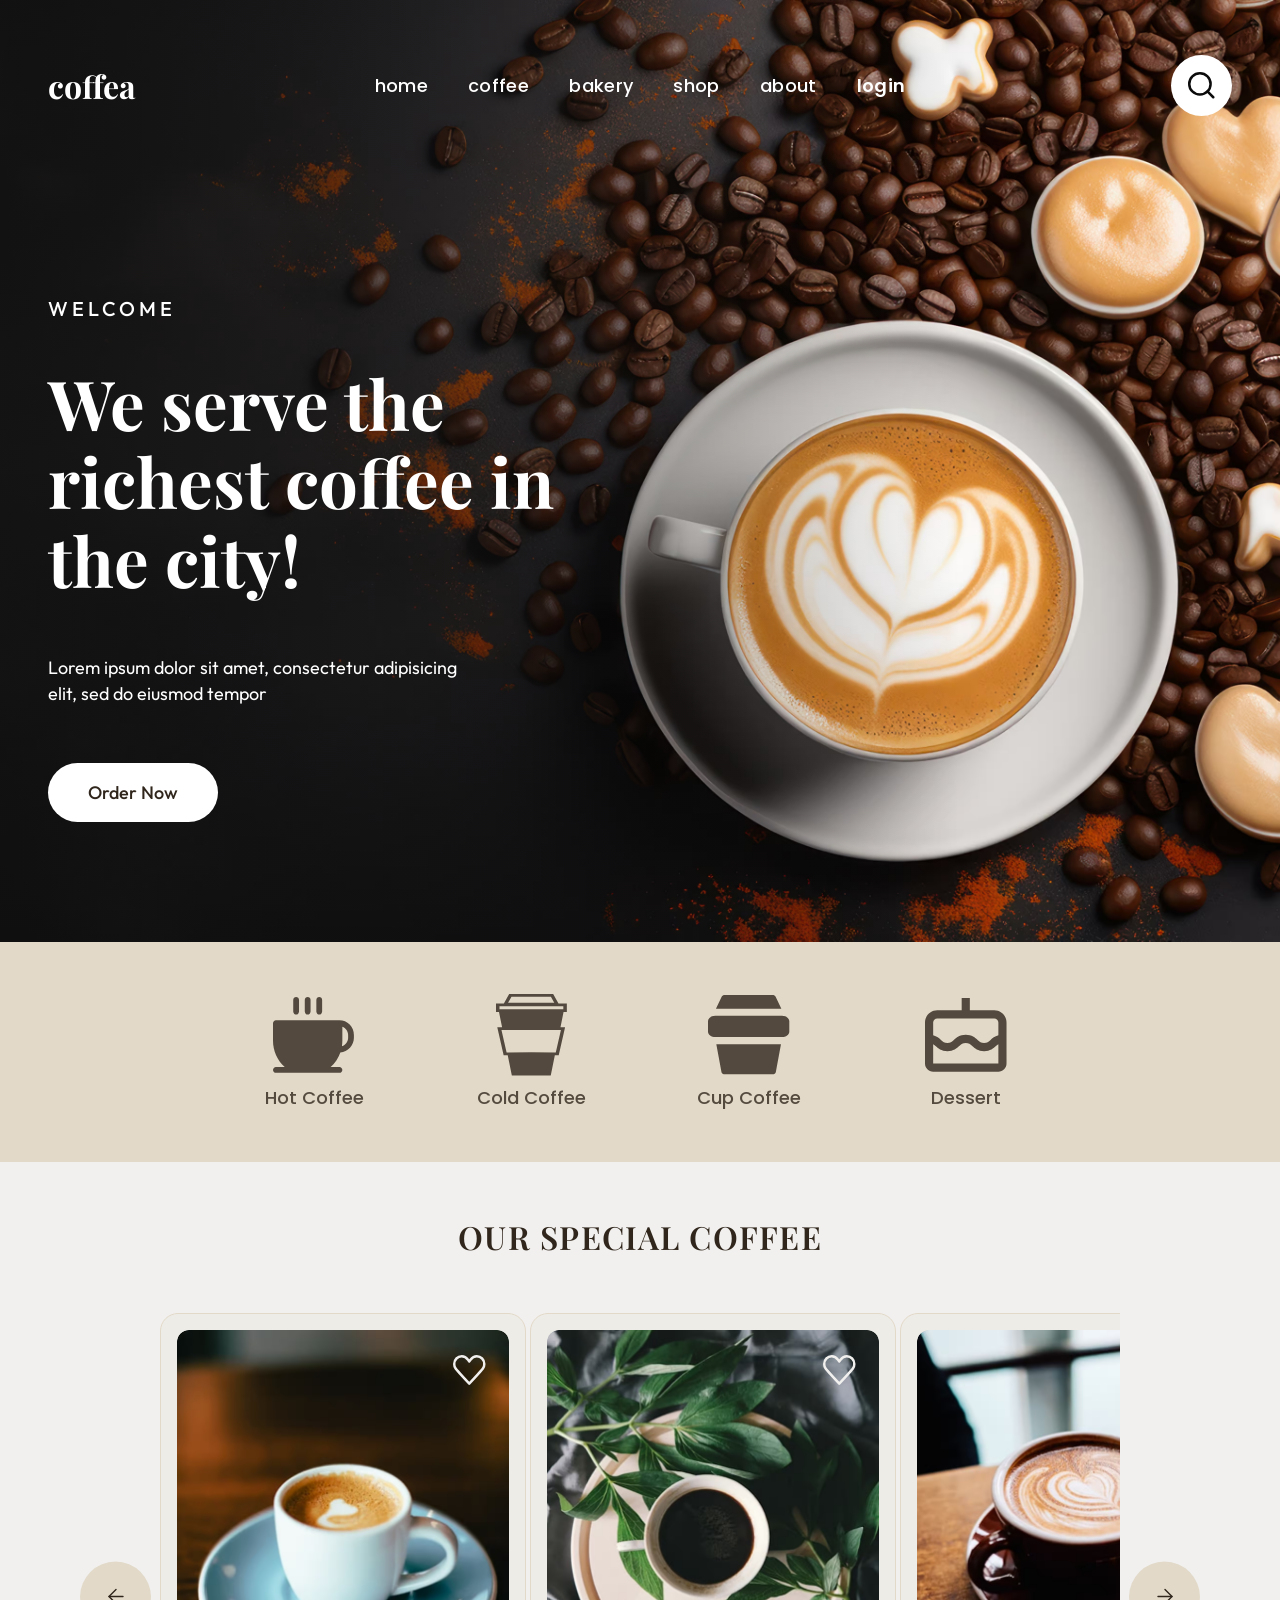
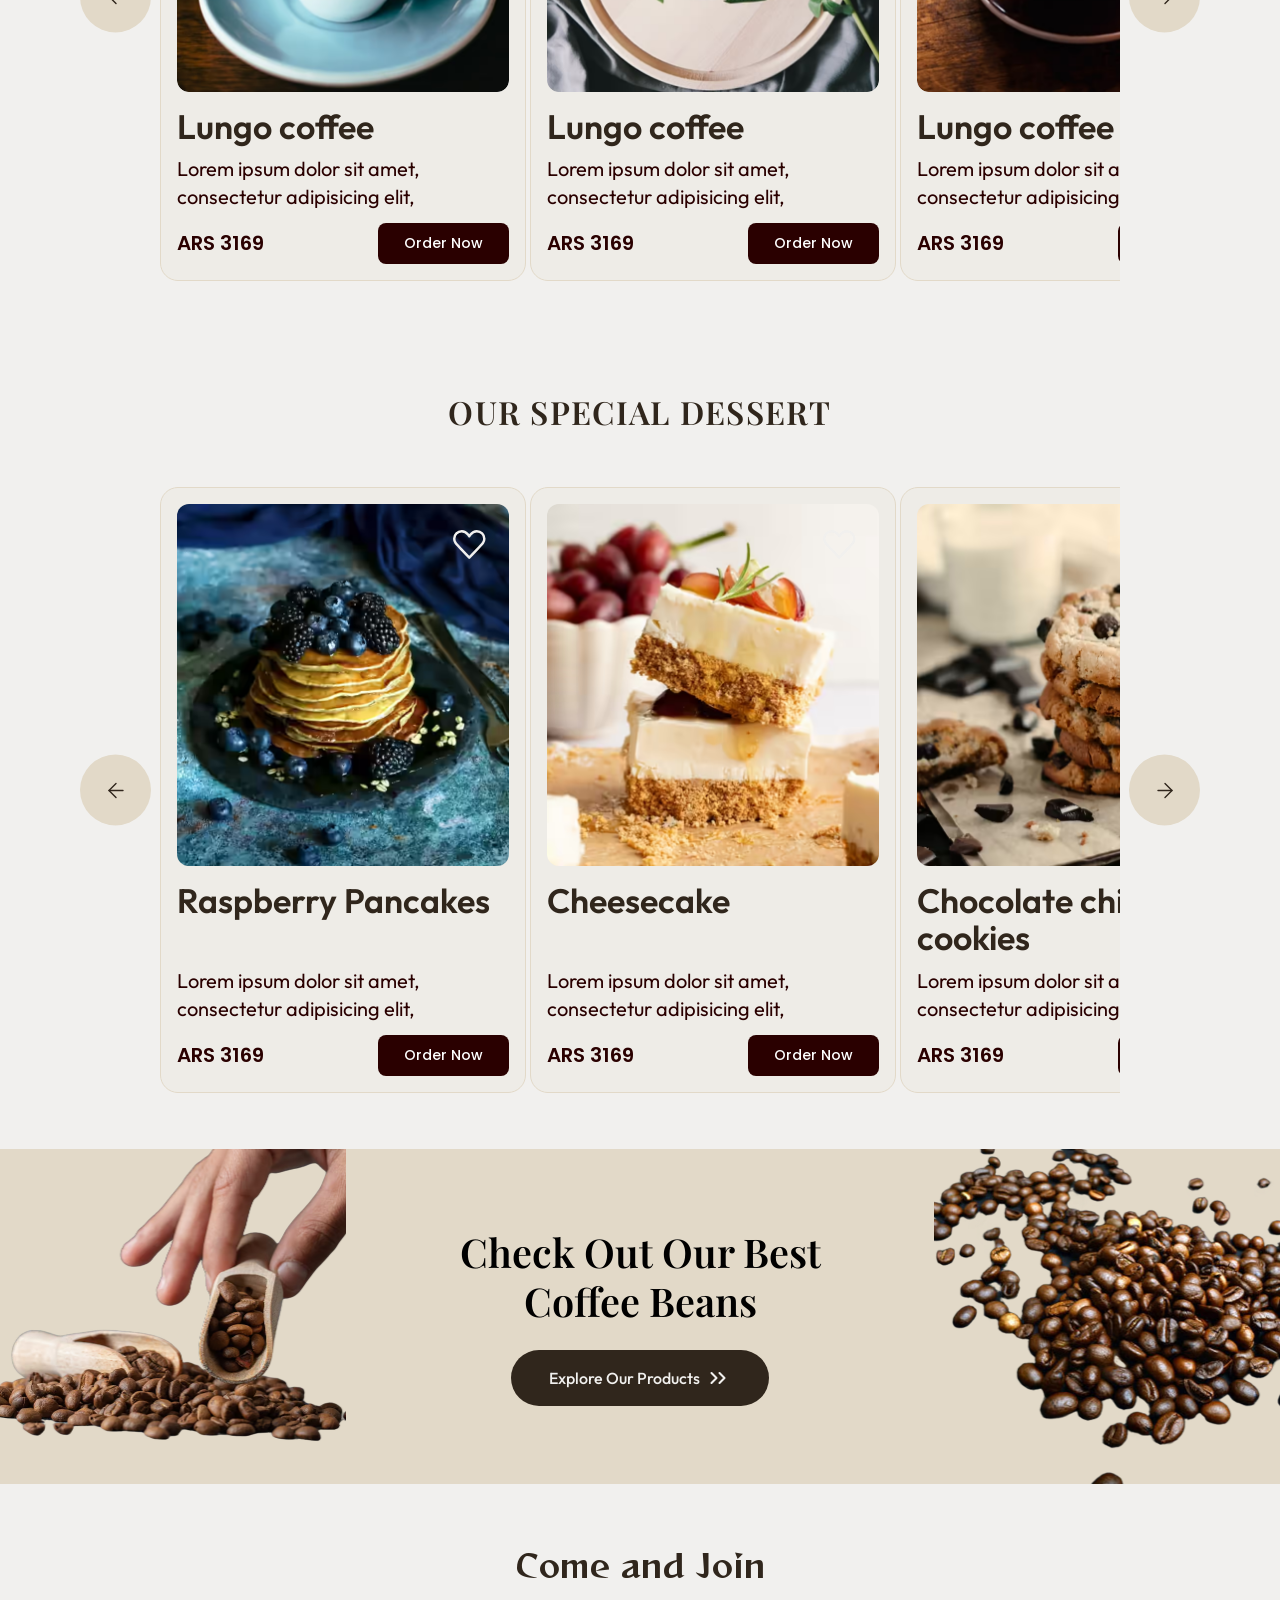
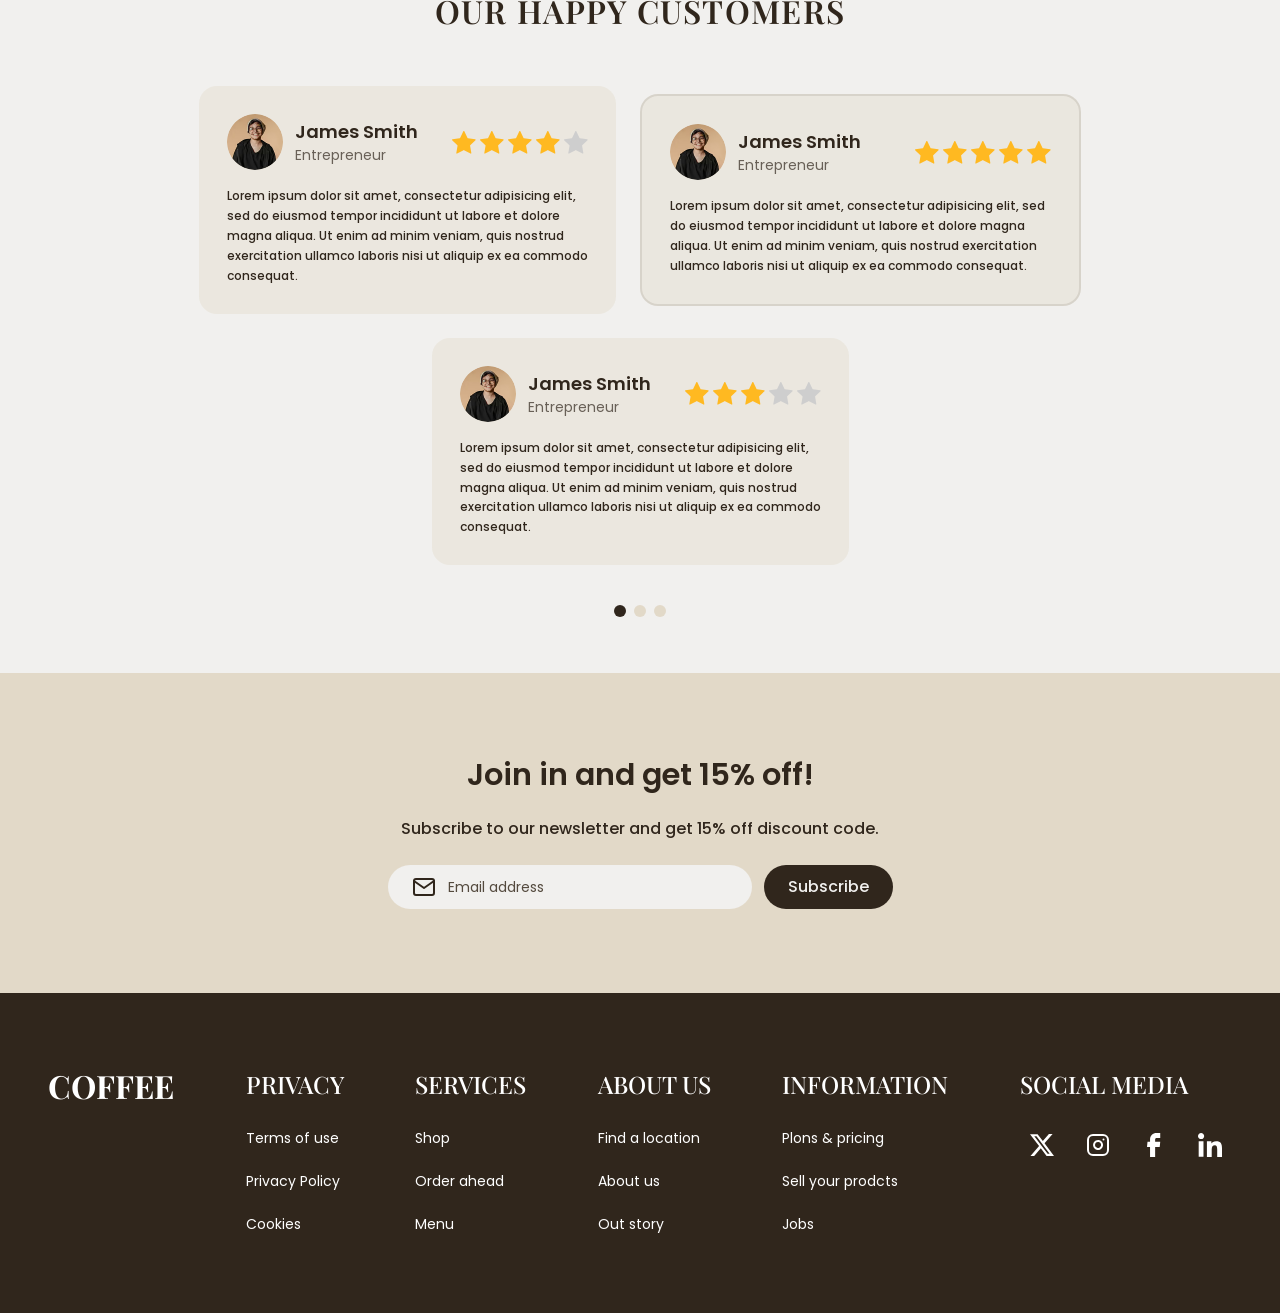
==== commit 83f99972: "fix  hero, newsletter, and promo styles for improved layout and responsiveness; update newsletter fo" ====
--- a/index.html
+++ b/index.html
@@ -868,7 +868,7 @@
           <p class="newsletter__subtitle">
             Subscribe to our newsletter and get 15% off discount code.
           </p>
-          <form class="newsletter__form" action="#" method="POST">
+          <form class="newsletter__form" onsubmit="event.preventDefault(); window.location.href='#';">
             <label class="visually-hidden" for="newsletter-email"
               >Email address</label
             >
